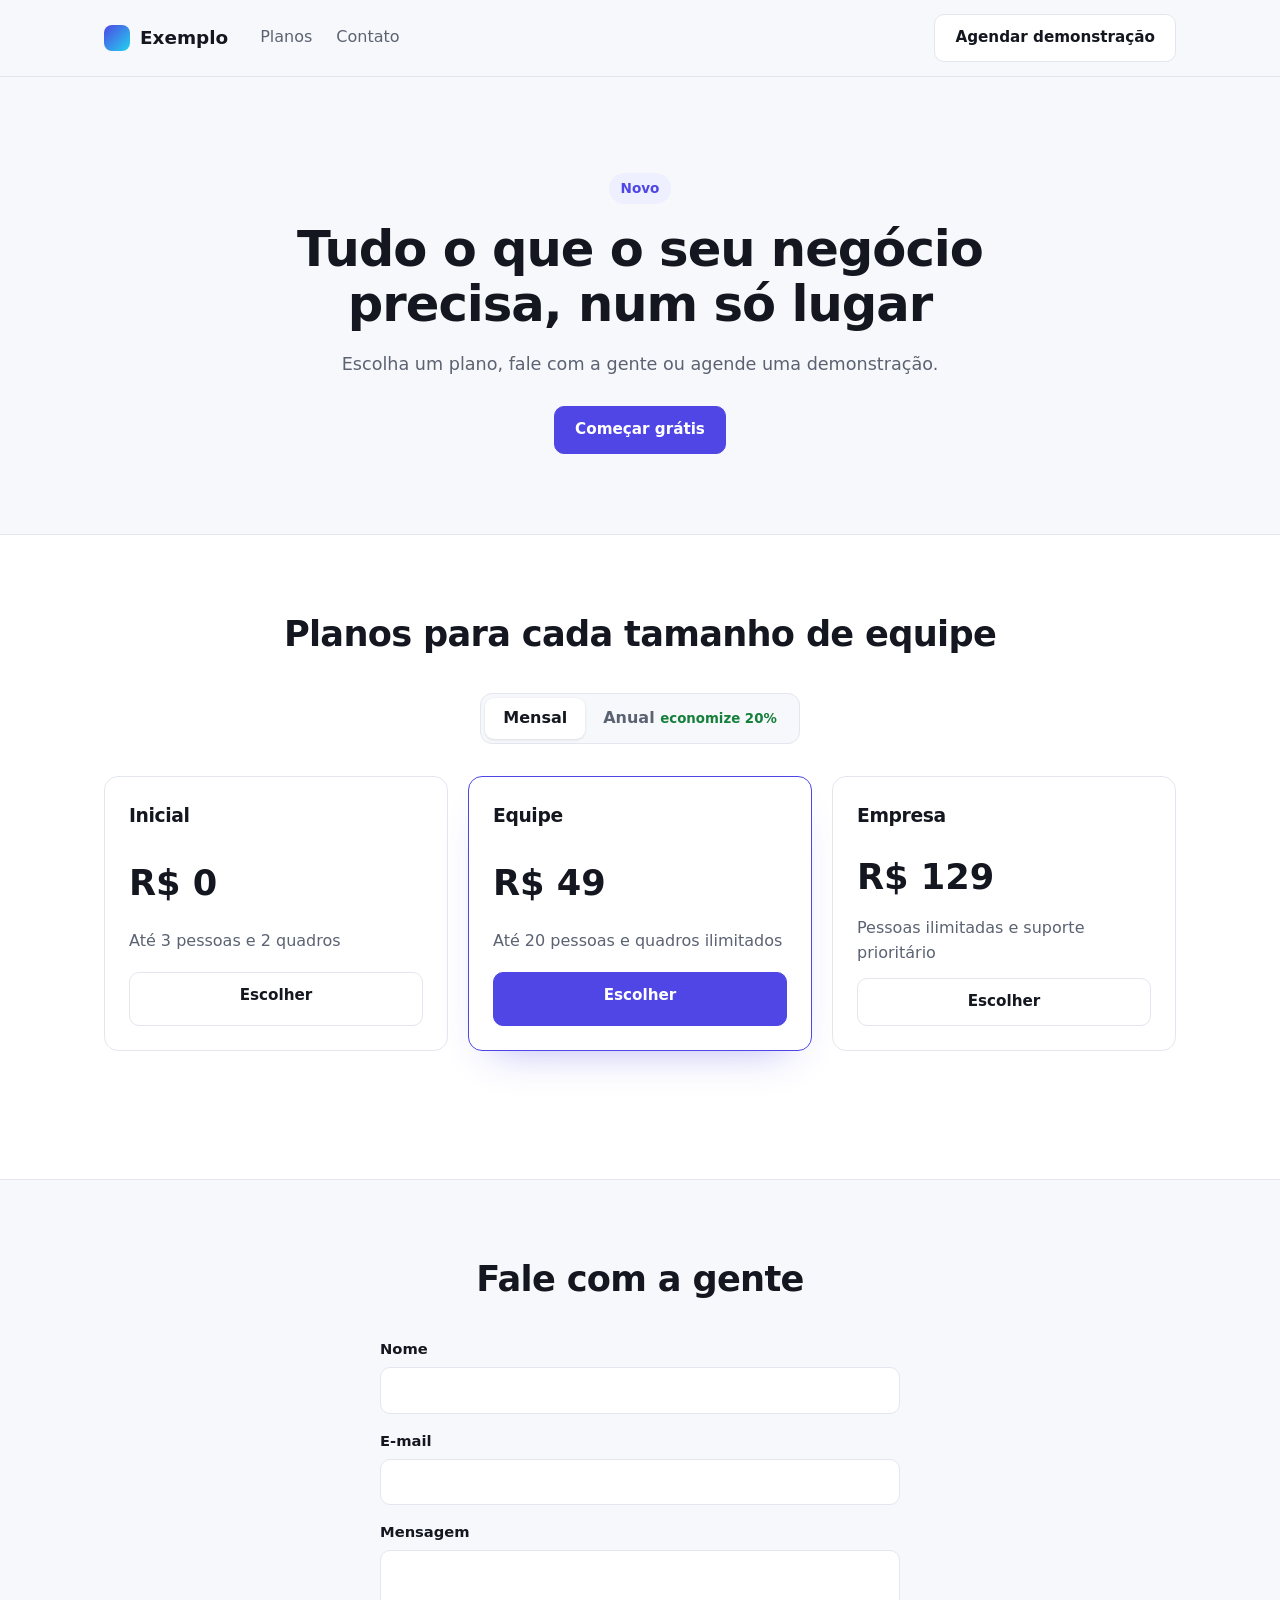
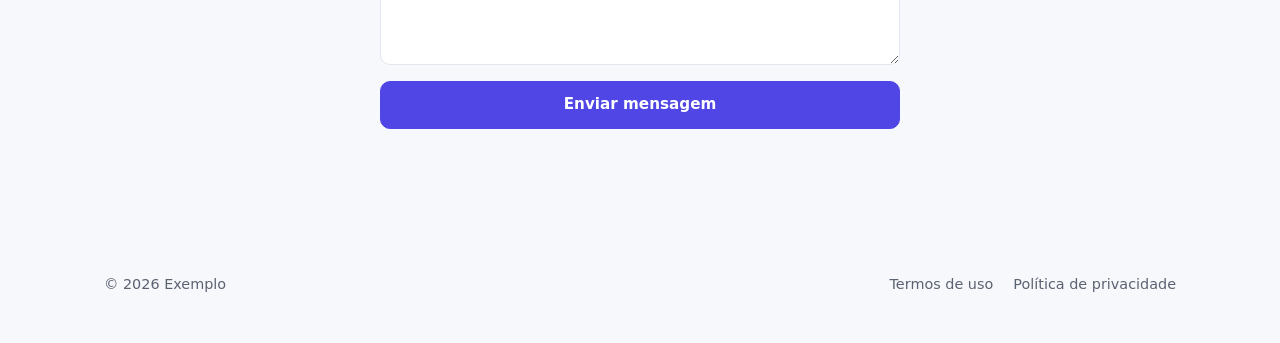
==== index.html @ 95c9b260 "first commit" ====
<!doctype html>
<html lang="pt-BR">
<head>
  <meta charset="utf-8">
  <meta name="viewport" content="width=device-width, initial-scale=1">
  <title>Exemplo</title>
  <link rel="stylesheet" href="estilo.css">
  <script src="app.js" defer></script>
</head>
<body>
  <div data-componente="topo"></div>
  <main>
    <div data-componente="inicio"></div>
    <div data-componente="precos"></div>
    <div data-componente="contato"></div>
  </main>
  <div data-componente="rodape"></div>
  <div data-componente="agendamento"></div>
</body>
</html>
---- estilo.css ----
:root { --fundo: #f7f8fb; --texto: #14171f; --suave: #5b6272; --borda: #e3e6ee; --cor: #4f46e5; --cor-clara: #eef0ff; }
* { box-sizing: border-box; }
html { scroll-behavior: smooth; }
body { margin: 0; font: 16px/1.55 ui-sans-serif, system-ui, -apple-system, "Segoe UI", sans-serif; background: var(--fundo); color: var(--texto); }
a { color: inherit; text-decoration: none; }
h1, h2, h3 { letter-spacing: -.02em; }

.topo { position: sticky; top: 0; z-index: 10; background: rgb(247 248 251 / .85); backdrop-filter: blur(10px); border-bottom: 1px solid var(--borda); }
.interno { max-width: 1120px; margin: auto; padding: 14px 24px; display: flex; align-items: center; gap: 32px; }
.marca { display: flex; align-items: center; gap: 10px; font-weight: 700; font-size: 1.15rem; }
.marca-icone { width: 26px; height: 26px; border-radius: 8px; background: linear-gradient(135deg, var(--cor), #22d3ee); }
.menu { display: flex; gap: 24px; margin-right: auto; color: var(--suave); }
.menu a:hover { color: var(--texto); }

.botao { display: inline-flex; justify-content: center; padding: 11px 20px; border-radius: 10px; border: 1px solid var(--cor); background: var(--cor); color: #fff; font: inherit; font-weight: 600; font-size: .95rem; cursor: pointer; transition: filter .15s, transform .1s; }
.botao:hover { filter: brightness(.92); }
.botao:active { transform: translateY(1px); }
.contorno { background: #fff; color: var(--texto); border-color: var(--borda); }

.hero { max-width: 760px; margin: auto; padding: 96px 24px 80px; text-align: center; }
.selo { display: inline-block; margin: 0 0 18px; padding: 5px 12px; border-radius: 999px; background: var(--cor-clara); color: var(--cor); font-size: .85rem; font-weight: 600; }
.hero h1 { margin: 0 auto; font-size: clamp(2rem, 4vw, 3.1rem); line-height: 1.12; }
.apoio { color: var(--suave); font-size: 1.1rem; margin: 18px 0 28px; }

.secao { max-width: 1120px; margin: auto; padding: 72px 24px; }
.secao h2 { margin: 0 auto 32px; font-size: clamp(1.6rem, 3vw, 2.2rem); text-align: center; }
.clara { max-width: none; background: #fff; border-block: 1px solid var(--borda); }
.clara > * { max-width: 1072px; margin-inline: auto; }

.grade { display: grid; grid-template-columns: repeat(3, 1fr); gap: 20px; }
.cartao { margin: 0; background: #fff; border: 1px solid var(--borda); border-radius: 14px; padding: 24px; }
.cartao h3 { margin: 0 0 8px; }
.cartao p { margin: 0; color: var(--suave); }

.periodo { display: flex; width: max-content; margin: 0 auto 32px !important; padding: 4px; border-radius: 12px; background: var(--fundo); border: 1px solid var(--borda); }
.periodo button { border: 0; background: none; font: inherit; font-weight: 600; padding: 8px 18px; border-radius: 9px; color: var(--suave); cursor: pointer; }
.periodo .ativo { background: #fff; color: var(--texto); box-shadow: 0 1px 3px rgb(20 23 31 / .12); }
.periodo small { color: #157f3b; }
.plano { display: grid; gap: 12px; }
.destaque { border-color: var(--cor); box-shadow: 0 20px 40px -24px rgb(79 70 229 / .45); }
.preco { font-size: 2.2rem; font-weight: 800; color: var(--texto) !important; }

.aviso { text-align: center; font-weight: 600; color: var(--cor); min-height: 1.5em; }

.formulario { display: grid; gap: 16px; max-width: 520px; margin: auto; }
label { display: grid; gap: 6px; font-weight: 600; font-size: .92rem; }
input, textarea { font: inherit; padding: 11px 12px; border-radius: 10px; border: 1px solid var(--borda); }
input:focus, textarea:focus { outline: none; border-color: var(--cor); box-shadow: 0 0 0 3px var(--cor-clara); }
output { font-weight: 600; color: #b42318; min-height: 1.5em; }

.rodape { max-width: 1120px; margin: auto; padding: 32px 24px 48px; display: flex; justify-content: space-between; align-items: center; color: var(--suave); font-size: .9rem; }
.rodape nav { display: flex; gap: 20px; }

.modal { width: min(460px, 92vw); border: 0; border-radius: 18px; padding: 24px; gap: 16px; box-shadow: 0 30px 80px -20px rgb(20 23 31 / .45); }
.modal[open] { display: grid; }
.modal::backdrop { background: rgb(20 23 31 / .55); backdrop-filter: blur(2px); }
.modal p { margin: 0; color: var(--suave); }
.modal-topo { display: flex; justify-content: space-between; align-items: center; }
.modal h2 { margin: 0; font-size: 1.25rem; }
.fechar { width: 34px; height: 34px; border: 0; border-radius: 9px; background: var(--fundo); font-size: 1.3rem; cursor: pointer; }
.horarios { display: flex; gap: 10px; }
.horarios label { display: flex; align-items: center; gap: 6px; font-weight: 500; padding: 8px 12px; border: 1px solid var(--borda); border-radius: 10px; }

@media (max-width: 760px) {
  .menu { flex-shrink: 0; }
  .grade { grid-template-columns: 1fr; }
}
.rodape p { margin: 0; }
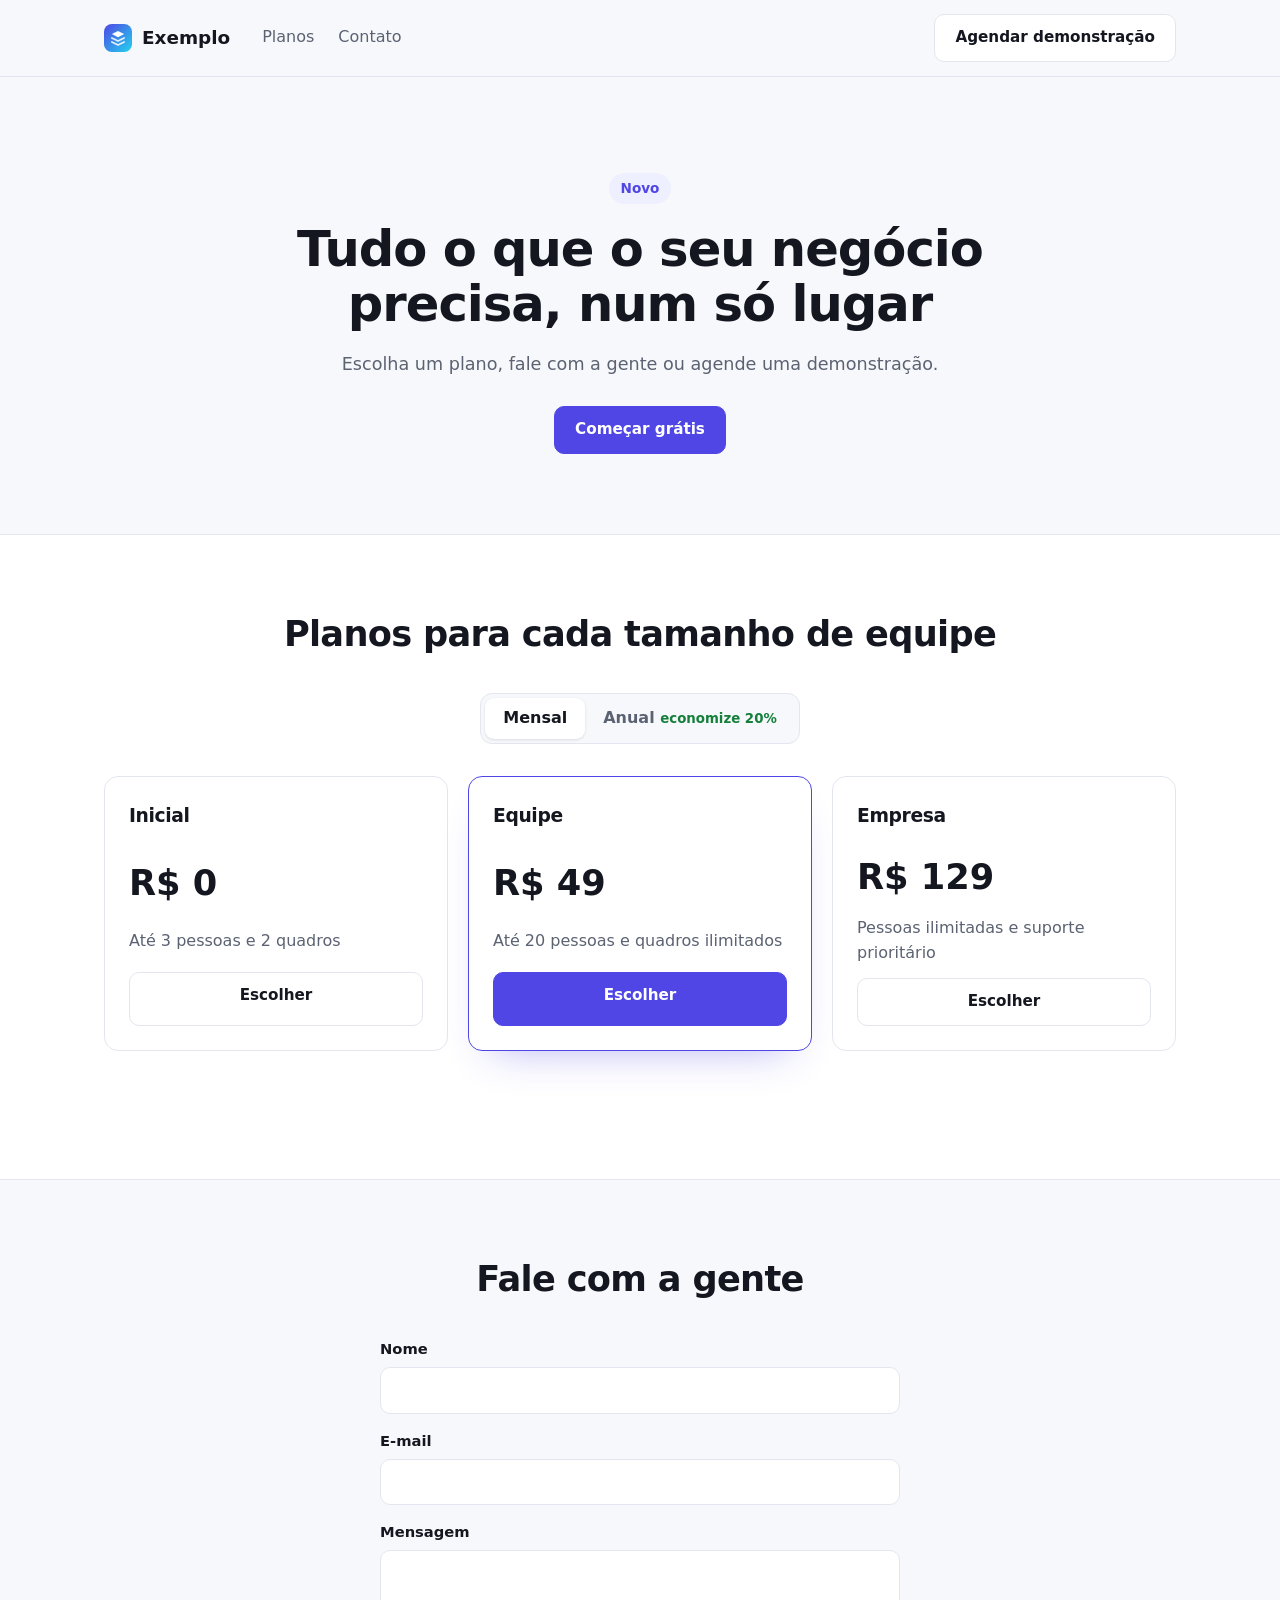
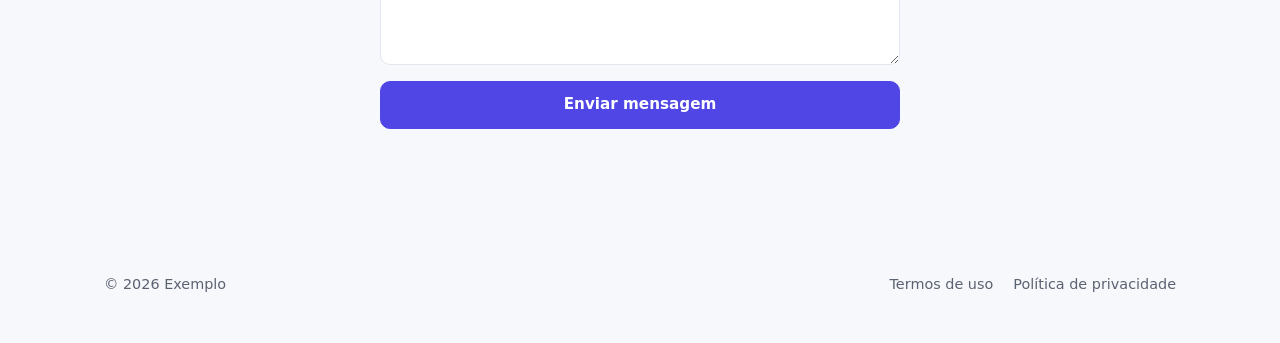
==== commit b6c83ef7: "feat: add page icon and follow the system theme" ====
--- a/index.html
+++ b/index.html
@@ -4,6 +4,8 @@
   <meta charset="utf-8">
   <meta name="viewport" content="width=device-width, initial-scale=1">
   <title>Exemplo</title>
+  <link rel="icon" href="icone.svg" type="image/svg+xml">
+  <meta name="color-scheme" content="light dark">
   <link rel="stylesheet" href="estilo.css">
   <script src="app.js" defer></script>
 </head>
@@ -16,5 +18,9 @@
   </main>
   <div data-componente="rodape"></div>
   <div data-componente="agendamento"></div>
+  <script
+  src="https://quadro.relatofacil.com/v1/relatofacil.js"
+  data-key="pk_M25wCBCyjZOKLtW1APPsqlHH"
+  defer></script>
 </body>
 </html>
--- a/estilo.css
+++ b/estilo.css
@@ -1,21 +1,24 @@
-:root { --fundo: #f7f8fb; --texto: #14171f; --suave: #5b6272; --borda: #e3e6ee; --cor: #4f46e5; --cor-clara: #eef0ff; }
+:root { color-scheme: light dark; --fundo: #f7f8fb; --superficie: #fff; --topo: rgb(247 248 251 / .85); --texto: #14171f; --suave: #5b6272; --borda: #e3e6ee; --cor: #4f46e5; --cor-clara: #eef0ff; --ok: #157f3b; --erro: #b42318; }
+@media (prefers-color-scheme: dark) {
+  :root { --fundo: #0e1014; --superficie: #171a21; --topo: rgb(14 16 20 / .85); --texto: #eceef3; --suave: #9aa1b2; --borda: #2a2f3a; --cor: #6d64f5; --cor-clara: #23214a; --ok: #4ade80; --erro: #f87171; }
+}
 * { box-sizing: border-box; }
 html { scroll-behavior: smooth; }
 body { margin: 0; font: 16px/1.55 ui-sans-serif, system-ui, -apple-system, "Segoe UI", sans-serif; background: var(--fundo); color: var(--texto); }
 a { color: inherit; text-decoration: none; }
 h1, h2, h3 { letter-spacing: -.02em; }
 
-.topo { position: sticky; top: 0; z-index: 10; background: rgb(247 248 251 / .85); backdrop-filter: blur(10px); border-bottom: 1px solid var(--borda); }
+.topo { position: sticky; top: 0; z-index: 10; background: var(--topo); backdrop-filter: blur(10px); border-bottom: 1px solid var(--borda); }
 .interno { max-width: 1120px; margin: auto; padding: 14px 24px; display: flex; align-items: center; gap: 32px; }
 .marca { display: flex; align-items: center; gap: 10px; font-weight: 700; font-size: 1.15rem; }
-.marca-icone { width: 26px; height: 26px; border-radius: 8px; background: linear-gradient(135deg, var(--cor), #22d3ee); }
+.marca-icone { width: 28px; height: 28px; }
 .menu { display: flex; gap: 24px; margin-right: auto; color: var(--suave); }
 .menu a:hover { color: var(--texto); }
 
 .botao { display: inline-flex; justify-content: center; padding: 11px 20px; border-radius: 10px; border: 1px solid var(--cor); background: var(--cor); color: #fff; font: inherit; font-weight: 600; font-size: .95rem; cursor: pointer; transition: filter .15s, transform .1s; }
 .botao:hover { filter: brightness(.92); }
 .botao:active { transform: translateY(1px); }
-.contorno { background: #fff; color: var(--texto); border-color: var(--borda); }
+.contorno { background: var(--superficie); color: var(--texto); border-color: var(--borda); }
 
 .hero { max-width: 760px; margin: auto; padding: 96px 24px 80px; text-align: center; }
 .selo { display: inline-block; margin: 0 0 18px; padding: 5px 12px; border-radius: 999px; background: var(--cor-clara); color: var(--cor); font-size: .85rem; font-weight: 600; }
@@ -24,18 +27,18 @@
 
 .secao { max-width: 1120px; margin: auto; padding: 72px 24px; }
 .secao h2 { margin: 0 auto 32px; font-size: clamp(1.6rem, 3vw, 2.2rem); text-align: center; }
-.clara { max-width: none; background: #fff; border-block: 1px solid var(--borda); }
+.clara { max-width: none; background: var(--superficie); border-block: 1px solid var(--borda); }
 .clara > * { max-width: 1072px; margin-inline: auto; }
 
 .grade { display: grid; grid-template-columns: repeat(3, 1fr); gap: 20px; }
-.cartao { margin: 0; background: #fff; border: 1px solid var(--borda); border-radius: 14px; padding: 24px; }
+.cartao { margin: 0; background: var(--superficie); border: 1px solid var(--borda); border-radius: 14px; padding: 24px; }
 .cartao h3 { margin: 0 0 8px; }
 .cartao p { margin: 0; color: var(--suave); }
 
 .periodo { display: flex; width: max-content; margin: 0 auto 32px !important; padding: 4px; border-radius: 12px; background: var(--fundo); border: 1px solid var(--borda); }
 .periodo button { border: 0; background: none; font: inherit; font-weight: 600; padding: 8px 18px; border-radius: 9px; color: var(--suave); cursor: pointer; }
-.periodo .ativo { background: #fff; color: var(--texto); box-shadow: 0 1px 3px rgb(20 23 31 / .12); }
-.periodo small { color: #157f3b; }
+.periodo .ativo { background: var(--superficie); color: var(--texto); box-shadow: 0 1px 3px rgb(20 23 31 / .12); }
+.periodo small { color: var(--ok); }
 .plano { display: grid; gap: 12px; }
 .destaque { border-color: var(--cor); box-shadow: 0 20px 40px -24px rgb(79 70 229 / .45); }
 .preco { font-size: 2.2rem; font-weight: 800; color: var(--texto) !important; }
@@ -44,20 +47,21 @@
 
 .formulario { display: grid; gap: 16px; max-width: 520px; margin: auto; }
 label { display: grid; gap: 6px; font-weight: 600; font-size: .92rem; }
-input, textarea { font: inherit; padding: 11px 12px; border-radius: 10px; border: 1px solid var(--borda); }
+input, textarea { font: inherit; padding: 11px 12px; border-radius: 10px; border: 1px solid var(--borda); background: var(--superficie); color: var(--texto); }
 input:focus, textarea:focus { outline: none; border-color: var(--cor); box-shadow: 0 0 0 3px var(--cor-clara); }
-output { font-weight: 600; color: #b42318; min-height: 1.5em; }
+output { font-weight: 600; color: var(--erro); min-height: 1.5em; }
 
 .rodape { max-width: 1120px; margin: auto; padding: 32px 24px 48px; display: flex; justify-content: space-between; align-items: center; color: var(--suave); font-size: .9rem; }
+.rodape p { margin: 0; }
 .rodape nav { display: flex; gap: 20px; }
 
-.modal { width: min(460px, 92vw); border: 0; border-radius: 18px; padding: 24px; gap: 16px; box-shadow: 0 30px 80px -20px rgb(20 23 31 / .45); }
+.modal { width: min(460px, 92vw); border: 1px solid var(--borda); background: var(--superficie); color: var(--texto); border-radius: 18px; padding: 24px; gap: 16px; box-shadow: 0 30px 80px -20px rgb(20 23 31 / .45); }
 .modal[open] { display: grid; }
 .modal::backdrop { background: rgb(20 23 31 / .55); backdrop-filter: blur(2px); }
 .modal p { margin: 0; color: var(--suave); }
 .modal-topo { display: flex; justify-content: space-between; align-items: center; }
 .modal h2 { margin: 0; font-size: 1.25rem; }
-.fechar { width: 34px; height: 34px; border: 0; border-radius: 9px; background: var(--fundo); font-size: 1.3rem; cursor: pointer; }
+.fechar { width: 34px; height: 34px; border: 0; border-radius: 9px; background: var(--fundo); color: var(--texto); font-size: 1.3rem; cursor: pointer; }
 .horarios { display: flex; gap: 10px; }
 .horarios label { display: flex; align-items: center; gap: 6px; font-weight: 500; padding: 8px 12px; border: 1px solid var(--borda); border-radius: 10px; }
 
@@ -65,4 +69,3 @@
   .menu { flex-shrink: 0; }
   .grade { grid-template-columns: 1fr; }
 }
-.rodape p { margin: 0; }
